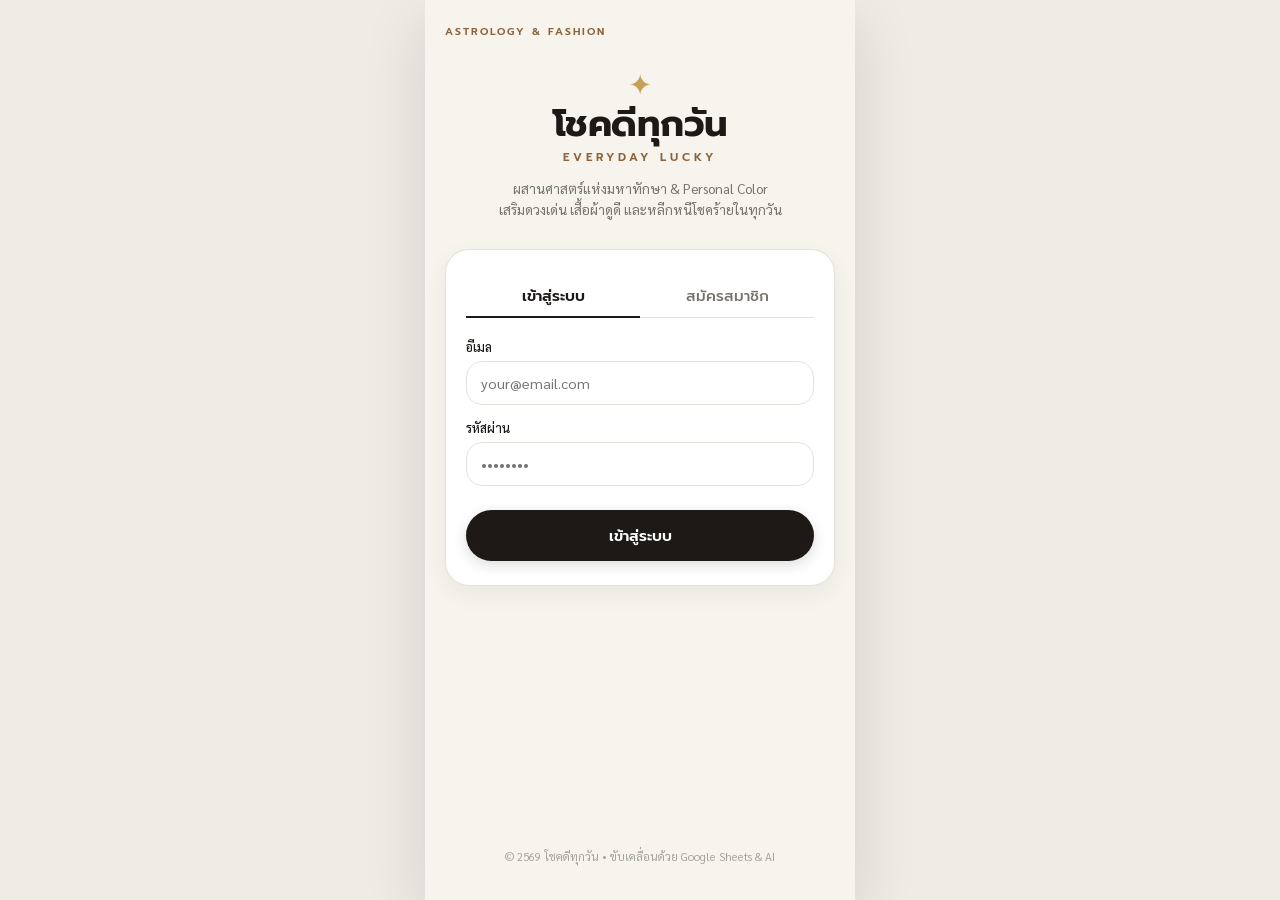
==== web/index.html @ e37ed647 "fix: add cache buster v2.0.1 and improve error diagnostics" ====
<!DOCTYPE html>
<html lang="th">
<head>
  <meta charset="UTF-8">
  <meta name="viewport" content="width=device-width, initial-scale=1.0, maximum-scale=1.0, user-scalable=no">
  <title>โชคดีทุกวัน | Everyday Lucky - AI & Fashion Astrology</title>
  
  <!-- Google Fonts: Sarabun & Cormorant Garamond / Prompt -->
  <link rel="preconnect" href="https://fonts.googleapis.com">
  <link rel="preconnect" href="https://fonts.gstatic.com" crossorigin>
  <link href="https://fonts.googleapis.com/css2?family=Cormorant+Garamond:wght@600;700&family=Prompt:wght@300;400;500;600;700&family=Sarabun:wght@300;400;500;600&display=swap" rel="stylesheet">
  
  <link rel="stylesheet" href="styles.css?v=2.0.1">
</head>
<body>
  <!-- Mobile Container Wrapper -->
  <div class="app-viewport">
    
    <!-- ============================================== -->
    <!-- VIEW 1: หน้าแรก สมัครสมาชิก / เข้าสู่ระบบ (Auth Screen) -->
    <!-- ============================================== -->
    <div class="view-auth" id="viewAuth">
      
      <!-- Top Bar in Auth -->
      <div class="auth-header">
        <span class="brand-tag">ASTROLOGY &amp; FASHION</span>
      </div>

      <!-- Hero Branding Cover -->
      <div class="auth-hero-banner">
        <div class="auth-logo-badge">✦</div>
        <h1 class="auth-brand-title">โชคดีทุกวัน</h1>
        <span class="auth-brand-en">EVERYDAY LUCKY</span>
        <p class="auth-hero-tagline">
          ผสานศาสตร์แห่งมหาทักษา &amp; Personal Color<br>
          เสริมดวงเด่น เสื้อผ้าดูดี และหลีกหนีโชคร้ายในทุกวัน
        </p>
      </div>

      <!-- Auth Form Card -->
      <div class="card auth-main-card">
        
        <!-- Toggle Tabs: เข้าสู่ระบบ / สมัครสมาชิก -->
        <div class="auth-switch-tabs">
          <button class="auth-tab-btn active" id="btnTabLogin">เข้าสู่ระบบ</button>
          <button class="auth-tab-btn" id="btnTabRegister">สมัครสมาชิก</button>
        </div>

        <!-- 1. Form เข้าสู่ระบบ -->
        <form class="auth-form-body active" id="formMainLogin">
          <div class="form-group">
            <label class="form-label">อีเมล</label>
            <input type="email" class="form-input" id="authLoginEmail" placeholder="your@email.com" required>
          </div>

          <div class="form-group">
            <label class="form-label">รหัสผ่าน</label>
            <input type="password" class="form-input" id="authLoginPassword" placeholder="••••••••" required>
          </div>

          <button type="submit" class="btn-primary auth-submit-btn" id="btnDoLogin">เข้าสู่ระบบ</button>
        </form>

        <!-- 2. Form สมัครสมาชิก -->
        <form class="auth-form-body" id="formMainRegister">
          <div class="form-group">
            <label class="form-label">ชื่อที่ต้องการให้เรียก</label>
            <input type="text" class="form-input" id="authRegName" placeholder="เช่น คุณมิ้นท์" required>
          </div>

          <div class="form-group">
            <label class="form-label">อีเมล</label>
            <input type="email" class="form-input" id="authRegEmail" placeholder="your@email.com" required>
          </div>

          <div class="form-group">
            <label class="form-label">รหัสผ่าน</label>
            <input type="password" class="form-input" id="authRegPassword" placeholder="อย่างน้อย 6 ตัวอักษร" required minlength="6">
          </div>

          <div class="form-group">
            <label class="form-label">วันเกิดประจำสัปดาห์</label>
            <select class="form-select" id="authRegBirthDay">
              <option value="อาทิตย์">วันอาทิตย์</option>
              <option value="จันทร์" selected>วันจันทร์</option>
              <option value="อังคาร">วันอังคาร</option>
              <option value="พุธ (กลางวัน)">วันพุธ (กลางวัน 06:00 - 17:59)</option>
              <option value="พุธ (กลางคืน)">วันพุธ (กลางคืน 18:00 - 05:59)</option>
              <option value="พฤหัสบดี">วันพฤหัสบดี</option>
              <option value="ศุกร์">วันศุกร์</option>
              <option value="เสาร์">วันเสาร์</option>
            </select>
          </div>

          <div class="form-group">
            <label class="form-label">Personal Color (โทนผิวของคุณ)</label>
            <select class="form-select" id="authRegPersonalColor">
              <option value="Spring" selected>Spring (ผิวขาวเหลือง / โทนอุ่นสว่าง)</option>
              <option value="Autumn">Autumn (ผิวสองสี / โทนอุ่นเข้มเอิร์ธโทน)</option>
              <option value="Summer">Summer (ผิวขาวอมชมพู / โทนเย็นพาสเทล)</option>
              <option value="Winter">Winter (ผิวคมเข้มหรือขาวซีด / โทนเย็นคอนทราสต์)</option>
            </select>
          </div>

          <div class="form-group">
            <label class="form-label">เพศ (เพื่อแนะนำเสื้อผ้าตรงตามสรีระ)</label>
            <select class="form-select" id="authRegGender">
              <option value="female" selected>หญิง (แนะนำเสื้อ + กางเกง/กระโปรง)</option>
              <option value="male">ชาย (แนะนำเสื้อ + กางเกง)</option>
              <option value="unisex">ไม่ระบุ / ยูนิเซ็กส์</option>
            </select>
          </div>


          <!-- PDPA Consent Checkbox -->
          <div class="pdpa-consent-group">
            <label class="checkbox-container">
              <input type="checkbox" id="authRegPdpaConsent" required>
              <span class="checkmark"></span>
              <span class="pdpa-label-text">
                ข้าพเจ้ายินยอมให้ประมวลผลข้อมูลวันเกิดและสีมงคลตามพระราชบัญญัติคุ้มครองข้อมูลส่วนบุคคล (PDPA)
              </span>
            </label>
          </div>

          <button type="submit" class="btn-primary auth-submit-btn" id="btnDoRegister">สมัครสมาชิกฟรี (Free Plan) &amp; เริ่มต้นใช้งาน</button>
          <p style="text-align: center; font-size: 0.76rem; color: #8C6239; margin-top: 10px; font-weight: 500;">
            ✨ สมัครสมาชิกทุกคนได้รับแผนฟรี (Free Plan) ทันที ไม่มีค่าใช้จ่าย
          </p>
        </form>

      </div>

      <!-- Minimal Footer in Auth -->
      <footer class="auth-footer">
        <p>© 2569 โชคดีทุกวัน • ขับเคลื่อนด้วย Google Sheets &amp; AI</p>
      </footer>
    </div>


    <!-- ============================================== -->
    <!-- VIEW 2: หน้าแอปพลิเคชันหลัก (Main Application View) -->
    <!-- ============================================== -->
    <div class="view-main" id="viewMain" style="display: none;">
      
      <!-- Top Bar -->
      <header class="app-header">
        <div class="header-top">
          <span class="brand-tag">ASTROLOGY &amp; FASHION</span>
        </div>
        <h1 class="app-title">โชคดีทุกวัน</h1>
        <p class="app-subtitle" id="currentDateDisplay">วันจันทร์ที่ 3 ตุลาคม 2569</p>
        
        <!-- User Greeting Bar -->
        <div class="user-greeting-card" id="userGreetingCard">
          <div class="user-info-text">
            <span class="greeting-prefix">ยินดีต้อนรับ</span>
            <strong class="user-name" id="displayUserName">คุณมิ้นท์</strong>
            <div class="user-badges">
              <span class="badge badge-gender" id="badgeGender">เพศ: หญิง</span>
              <span class="badge badge-day" id="badgeBirthDay">เกิดวันจันทร์</span>
              <span class="badge badge-season" id="badgeSeason">Personal Color: Spring</span>
              <span class="badge badge-plan" id="badgePlan">Free Member</span>
            </div>

          </div>
          <button class="btn-auth-switch" id="btnSwitchToProfile">โปรไฟล์</button>
        </div>
      </header>

      <!-- Main Content Area (Dynamic Tabs) -->
      <main class="app-body">
        
        <!-- TAB 1: หน้าแรก (โชคดีวันนี้) -->
        <section class="tab-page active" id="tabHome">
          
          <!-- แถบเลือกวันในสัปดาห์ (Weekly Day Selector Pills) -->
          <div class="week-selector-card">
            <div class="week-selector-header">
              <div class="week-selector-title-group">
                <span class="week-sublabel">TRANSITING DAY SELECTION</span>
                <span class="week-selector-label">เลือกวันที่จะสวมใส่เสื้อผ้า:</span>
              </div>
              <div class="week-actions">
                <button type="button" class="btn-quick-today active" id="btnQuickToday" title="กลับไปดูสีวันนี้">วันนี้</button>
                <button type="button" class="btn-weekly-modal" id="btnOpenWeeklyModal" title="ดูสรุป 7 วัน">📅 ตาราง 7 วัน</button>
              </div>
            </div>
            
            <div class="day-pills-scroll" id="dayPillsRow">
              <button type="button" class="day-pill-btn" data-day="อาทิตย์">
                <span class="pill-day-name">อาทิตย์</span>
                <span class="pill-badge-today" id="badgeTodaySun" style="display:none;">วันนี้</span>
              </button>
              <button type="button" class="day-pill-btn" data-day="จันทร์">
                <span class="pill-day-name">จันทร์</span>
                <span class="pill-badge-today" id="badgeTodayMon" style="display:none;">วันนี้</span>
              </button>
              <button type="button" class="day-pill-btn" data-day="อังคาร">
                <span class="pill-day-name">อังคาร</span>
                <span class="pill-badge-today" id="badgeTodayTue" style="display:none;">วันนี้</span>
              </button>
              <button type="button" class="day-pill-btn" data-day="พุธ">
                <span class="pill-day-name">พุธ</span>
                <span class="pill-badge-today" id="badgeTodayWed" style="display:none;">วันนี้</span>
              </button>
              <button type="button" class="day-pill-btn" data-day="พฤหัสบดี">
                <span class="pill-day-name">พฤหัสบดี</span>
                <span class="pill-badge-today" id="badgeTodayThu" style="display:none;">วันนี้</span>
              </button>
              <button type="button" class="day-pill-btn" data-day="ศุกร์">
                <span class="pill-day-name">ศุกร์</span>
                <span class="pill-badge-today" id="badgeTodayFri" style="display:none;">วันนี้</span>
              </button>
              <button type="button" class="day-pill-btn" data-day="เสาร์">
                <span class="pill-day-name">เสาร์</span>
                <span class="pill-badge-today" id="badgeTodaySat" style="display:none;">วันนี้</span>
              </button>
            </div>
          </div>

          <!-- Hero Section: สีมงคลวันนี้ & Visual Outfit -->
          <div class="card fashion-hero-card">
            <div class="card-header-fashion">
              <div class="header-tag-row">
                <span class="section-label">DAILY PALETTE 2569</span>
                <span class="badge-target-day" id="badgeTargetDay">สำหรับ: วันจันทร์</span>
              </div>
              <h2 class="section-title" id="txtHeroDayTitle">สีมงคลประจำวันจันทร์</h2>
              <p class="section-desc" id="txtHeroDayDesc">คำนวณตามพลังงานดาวประจำวัน ผสานความปลอดภัยตามวันเกิดของคุณ</p>
            </div>

            <!-- กล่องแจ้งเตือนการกรองความปลอดภัยตามวันเกิด (Personalized Natal Protection Alert) -->
            <div class="natal-protection-banner" id="boxPersonalizedNotice">
              <div class="protection-icon" id="iconProtectionNotice">🛡️</div>
              <div class="protection-text">
                <div class="protection-title-row">
                  <strong id="titleProtectionNotice">ระบบกรองดวงเฉพาะตัว (เกิดวันจันทร์):</strong>
                  <span class="protection-status-tag safe" id="tagProtectionStatus">ปลอดภัย 100%</span>
                </div>
                <p id="txtPersonalizedDetail">สีมงคลของวันนี้ไม่ขัดแย้งกับสีกาลกิณีประจำวันเกิดของคุณ สวมใส่ได้อย่างมั่นใจเต็มเปี่ยม</p>
              </div>
            </div>

            <!-- Color Swatches & Outfit Graphic -->
            <div class="hero-palette-showcase">
              <div class="swatches-column">
                <!-- งาน -->
                <div class="swatch-item">
                  <div class="swatch-pill-group">
                    <div class="color-pill" id="swatchWork" style="background: linear-gradient(135deg, #FF9800, #F57C00);"></div>
                  </div>
                  <div class="swatch-meta">
                    <span class="swatch-category">งาน / เดช</span>
                    <strong class="swatch-names" id="txtWorkColors">ส้ม, น้ำตาล, ฟ้า</strong>
                  </div>
                </div>

                <!-- เงิน -->
                <div class="swatch-item">
                  <div class="swatch-pill-group">
                    <div class="color-pill" id="swatchMoney" style="background: linear-gradient(135deg, #9C27B0, #7B1FA2);"></div>
                  </div>
                  <div class="swatch-meta">
                    <span class="swatch-category">เงิน / ศรี</span>
                    <strong class="swatch-names" id="txtMoneyColors">ดำ, ม่วง, เหลืองทอง</strong>
                  </div>
                </div>

                <!-- ความรัก -->
                <div class="swatch-item">
                  <div class="swatch-pill-group">
                    <div class="color-pill" id="swatchLove" style="background: linear-gradient(135deg, #4CAF50, #2E7D32);"></div>
                  </div>
                  <div class="swatch-meta">
                    <span class="swatch-category">ความรัก / เมตตา</span>
                    <strong class="swatch-names" id="txtLoveColors">เขียว, ขาว, ครีม</strong>
                  </div>
                </div>
              </div>

              <!-- Suggested Outfit Flat-Lay Illustration / Card -->
              <div class="outfit-flatlay-box">
                <!-- Style Selector: กางเกง vs กระโปรง -->
                <div class="bottom-style-toggle" id="bottomStyleToggle">
                  <button type="button" class="btn-toggle-style active" data-style="pants" id="btnStylePants" title="กางเกง">👖 กางเกง</button>
                  <button type="button" class="btn-toggle-style" data-style="skirt" id="btnStyleSkirt" title="กระโปรง">👗 กระโปรง</button>
                </div>

                <div class="flatlay-art">
                  <div class="flatlay-hanger">
                    <svg viewBox="0 0 40 14" width="34" height="12">
                      <path d="M20 2 C23 2 24 6 20 7 L4 12 L36 12 Z" fill="none" stroke="#78716C" stroke-width="1.8" stroke-linecap="round"/>
                    </svg>
                  </div>

                  <!-- เสื้อ (Shirt / Blouse SVG) -->
                  <div class="flatlay-clothing-item top-item">
                    <svg id="svgShirt" viewBox="0 0 100 85" width="76" height="65">
                      <!-- Shirt shape with sleeves and collar -->
                      <path id="pathShirt" d="M32 6 C38 15 62 15 68 6 L95 24 L82 40 L70 32 L70 82 C70 84 30 84 30 82 L30 32 L18 40 L5 24 Z" fill="#9C27B0" stroke="#3E1A47" stroke-width="1.2" stroke-linejoin="round"/>
                      <!-- Collar & Placket Lines -->
                      <path d="M42 8 L50 20 L58 8" fill="none" stroke="rgba(255,255,255,0.7)" stroke-width="1.5" stroke-linecap="round"/>
                      <line x1="50" y1="20" x2="50" y2="78" stroke="rgba(255,255,255,0.45)" stroke-width="1.2" stroke-dasharray="2 3"/>
                    </svg>
                  </div>

                  <!-- ท่อนล่าง: กางเกง (Trousers/Pants SVG) -->
                  <div class="flatlay-clothing-item bottom-item" id="itemPants">
                    <svg id="svgPants" viewBox="0 0 80 100" width="60" height="75">
                      <!-- Pants shape -->
                      <path id="pathPants" d="M12 4 L68 4 L65 96 L45 96 L40 38 L35 96 L15 96 Z" fill="#E8DFD8" stroke="#78716C" stroke-width="1.2" stroke-linejoin="round"/>
                      <line x1="12" y1="12" x2="68" y2="12" stroke="rgba(0,0,0,0.15)" stroke-width="1.2"/>
                      <line x1="40" y1="12" x2="40" y2="38" stroke="rgba(0,0,0,0.15)" stroke-width="1"/>
                    </svg>
                  </div>

                  <!-- ท่อนล่าง: กระโปรง (A-Line Skirt SVG) -->
                  <div class="flatlay-clothing-item bottom-item" id="itemSkirt" style="display: none;">
                    <svg id="svgSkirt" viewBox="0 0 80 90" width="66" height="72">
                      <!-- Flared A-Line Skirt shape -->
                      <path id="pathSkirt" d="M22 6 L58 6 L76 86 C60 90 20 90 4 86 Z" fill="#E8DFD8" stroke="#78716C" stroke-width="1.2" stroke-linejoin="round"/>
                      <line x1="22" y1="14" x2="58" y2="14" stroke="rgba(0,0,0,0.15)" stroke-width="1.2"/>
                      <path d="M40 14 Q40 50 40 88" fill="none" stroke="rgba(0,0,0,0.08)" stroke-width="1"/>
                      <path d="M28 14 Q26 50 22 86" fill="none" stroke="rgba(0,0,0,0.08)" stroke-width="1"/>
                      <path d="M52 14 Q54 50 58 86" fill="none" stroke="rgba(0,0,0,0.08)" stroke-width="1"/>
                    </svg>
                  </div>

                  <div class="flatlay-acc" id="flatlayAcc" title="เครื่องประดับเสริมมงคล"></div>
                </div>

                <div class="flatlay-caption">
                  <span class="tag-style">AI STYLED</span>
                  <p id="flatlayCaptionText">เสื้อสีมงคล + กางเกงสีเบจ</p>
                </div>
              </div>

            </div>

            <!-- สีกาลกิณี (แจ้งเตือนเพื่อหลีกเลี่ยง) -->
            <div class="kalakini-warning-pill">
              <div class="warning-icon">
                <svg width="18" height="18" viewBox="0 0 24 24" fill="currentColor"><path d="M12 2L1 21h22L12 2zm0 3.99L19.53 19H4.47L12 5.99zM11 10v4h2v-4h-2zm0 6v2h2v-2h-2z"/></svg>
              </div>
              <div class="warning-content">
                <span class="warning-title">สีกาลกิณี (ควรหลีกเลี่ยง):</span>
                <strong class="warning-colors" id="txtKalakiniColors">แดงสด, แดงเพลิง</strong>
              </div>
              <button class="btn-text-link" id="btnGoToRemedy">วิธีแก้เคล็ด &rsaquo;</button>
            </div>
          </div>

          <!-- Radar Chart Section: ดัชนีคะแนนพลังดวง 5 มิติ -->
          <div class="card radar-card">
            <div class="radar-card-header">
              <div>
                <span class="section-label">ENERGY SPECTRUM</span>
                <h3 class="section-title">ดัชนีพลังดวงวันนี้</h3>
                <p class="section-desc">วิเคราะห์คลื่นพลังงาน 5 มิติตามดาวเสวยอายุ</p>
              </div>
              <div class="total-score-badge">
                <span class="score-num" id="radarTotalScore">88%</span>
                <small id="radarScoreLevel">เกณฑ์ดีเยี่ยม</small>
              </div>
            </div>

            <!-- Canvas Container -->
            <div class="radar-canvas-container">
              <canvas id="radarChartCanvas" width="340" height="280"></canvas>
            </div>

            <!-- Radar Score Badges Grid -->
            <div class="radar-scores-grid" id="radarScoresGrid">
              <div class="radar-score-item" id="itemScoreWork">
                <span class="score-tag">การงาน</span>
                <strong class="score-val" id="valScoreWork">85%</strong>
              </div>
              <div class="radar-score-item" id="itemScoreMoney">
                <span class="score-tag">การเงิน</span>
                <strong class="score-val" id="valScoreMoney">92%</strong>
              </div>
              <div class="radar-score-item" id="itemScoreLove">
                <span class="score-tag">ความรัก</span>
                <strong class="score-val" id="valScoreLove">88%</strong>
              </div>
              <div class="radar-score-item" id="itemScoreHealth">
                <span class="score-tag">สุขภาพ</span>
                <strong class="score-val" id="valScoreHealth">78%</strong>
              </div>
              <div class="radar-score-item" id="itemScoreWisdom">
                <span class="score-tag">สติปัญญา</span>
                <strong class="score-val" id="valScoreWisdom">90%</strong>
              </div>
            </div>

            <div class="radar-insight-box">
              <span class="insight-icon">✨</span>
              <p id="radarInsightText">วันนี้พลังงานด้านการเงินและสติปัญญาสูงเด่น เหมาะแก่การเจรจาธุรกิจและคว้าโอกาสใหม่</p>
            </div>
          </div>

          <!-- Goal Selection Chips (สิ่งที่อยากเสริมวันนี้) -->
          <div class="section-container">
            <div class="section-title-wrap">
              <h3 class="subsection-title">เลือกสิ่งที่อยากเสริมวันนี้</h3>
              <span class="subsection-sub">ระบบจะปรับสูตรสีและชุดให้ตรงเป้าหมาย</span>
            </div>

            <div class="chips-scroll">
              <button class="chip-btn active" data-goal="work">
                <span class="chip-icon">💼</span>
                <span class="chip-label">เจรจางาน</span>
              </button>
              <button class="chip-btn" data-goal="money">
                <span class="chip-icon">💰</span>
                <span class="chip-label">โชคลาภเงิน</span>
              </button>
              <button class="chip-btn" data-goal="love">
                <span class="chip-icon">💖</span>
                <span class="chip-label">ออกเดต / เมตตา</span>
              </button>
              <button class="chip-btn" data-goal="casual">
                <span class="chip-icon">🌿</span>
                <span class="chip-label">พักผ่อนสบาย</span>
              </button>
            </div>
          </div>

          <!-- Dynamic Recommendation Card for Today -->
          <div class="card outfit-advice-card">
            <div class="card-tag" id="tagPersonalColorMatch">PERSONAL COLOR COMPATIBLE</div>
            <h4 class="advice-headline" id="txtAdviceTitle">แนะนำการแต่งกายเจรจางาน</h4>
            <p class="advice-desc" id="txtAdviceDescription">แมตช์เสื้อเชิ้ตหรือเบลเซอร์สีส้มพีชกับกางเกงสแล็คสีครีม เสริมสร้อยหรือนาฬิกาสีทองนวล ช่วยเสริมความมั่นใจและการเจรจาต่อรองให้ราบรื่น</p>
            
            <div class="advice-color-bar" id="adviceColorBar">
              <!-- Dynamic color chips -->
            </div>
          </div>

          <!-- Deity of the Day Card (เกร็ดความรู้เทวดานพเคราะห์) -->
          <div class="card deity-card">
            <div class="deity-badge">เทวดานพเคราะห์ประจำวัน</div>
            <div class="deity-header">
              <h4 class="deity-name" id="txtDeityName">พระจันทร์</h4>
              <span class="deity-trait" id="txtDeityTrait">พลังแห่งเสน่ห์ ความรักใคร่ และการปรับตัว</span>
            </div>
            <p class="deity-story" id="txtDeityStory">สร้างจากเทพธิดา 15 นาง ห่อด้วยผ้าสีขาวนวล จึงมีสีกายขาวนวล อ่อนโยน มีเสน่ห์ เมตตามหานิยม</p>
          </div>

        </section>

        <!-- TAB 2: ตู้เสื้อผ้า & Personal Color -->
        <section class="tab-page" id="tabWardrobe">
          <div class="card-header-fashion">
            <span class="section-label">SMART WARDROBE</span>
            <h2 class="section-title">ตู้เสื้อผ้า &amp; Personal Color</h2>
            <p class="section-desc">จับคู่สีมงคลเข้ากับอันเดอร์โทนผิวของคุณอย่างลงตัว</p>
          </div>

          <!-- Personal Color Season Selector -->
          <div class="card">
            <h3 class="card-heading">ฤดูกาลความงามของคุณ</h3>
            <p class="card-subtext">ช่วยให้คุณเลือกสีมงคลที่ไม่ทำให้หน้าหมองคล้ำ</p>
            
            <div class="season-grid">
              <div class="season-card active" data-season="Spring">
                <div class="season-swatches">
                  <span style="background: #FFA07A"></span>
                  <span style="background: #FFD700"></span>
                  <span style="background: #98FB98"></span>
                </div>
                <strong class="season-title">Spring (ใบไม้ผลิ)</strong>
                <small>Warm Tone สว่าง สดใส</small>
              </div>
              
              <div class="season-card" data-season="Autumn">
                <div class="season-swatches">
                  <span style="background: #CD5C5C"></span>
                  <span style="background: #8B4513"></span>
                  <span style="background: #556B2F"></span>
                </div>
                <strong class="season-title">Autumn (ใบไม้ร่วง)</strong>
                <small>Warm Tone เข้ม เอิร์ธโทน</small>
              </div>

              <div class="season-card" data-season="Summer">
                <div class="season-swatches">
                  <span style="background: #B0E0E6"></span>
                  <span style="background: #E6E6FA"></span>
                  <span style="background: #FFB6C1"></span>
                </div>
                <strong class="season-title">Summer (ฤดูร้อน)</strong>
                <small>Cool Tone สว่าง พาสเทล</small>
              </div>

              <div class="season-card" data-season="Winter">
                <div class="season-swatches">
                  <span style="background: #000080"></span>
                  <span style="background: #800020"></span>
                  <span style="background: #111111"></span>
                </div>
                <strong class="season-title">Winter (ฤดูหนาว)</strong>
                <small>Cool Tone เข้ม คมชัด</small>
              </div>
            </div>
          </div>

          <!-- Items In Wardrobe (MVP Demo) -->
          <div class="card">
            <div class="wardrobe-header">
              <h3 class="card-heading">เสื้อผ้าในตู้ของคุณ (ตัวอย่าง)</h3>
              <span class="wardrobe-count">4 ไอเทม</span>
            </div>
            
            <div class="wardrobe-list" id="wardrobeList">
              <div class="wardrobe-item">
                <div class="item-color-box" style="background:#FF9800;"></div>
                <div class="item-info">
                  <strong>เสื้อเบลเซอร์ผ้าลินินสีส้มคอรัล</strong>
                  <span>ตรงกับสีเสริม: การงาน (เดช)</span>
                </div>
                <span class="item-status lucky">สีมงคล</span>
              </div>
              <div class="wardrobe-item">
                <div class="item-color-box" style="background:#9C27B0;"></div>
                <div class="item-info">
                  <strong>เสื้อเชิ้ตซาตินสีม่วงพาสเทล</strong>
                  <span>ตรงกับสีเสริม: การเงิน (ศรี)</span>
                </div>
                <span class="item-status lucky">สีมงคล</span>
              </div>
              <div class="wardrobe-item">
                <div class="item-color-box" style="background:#D50000;"></div>
                <div class="item-info">
                  <strong>เดรสคอวีสีแดงสด</strong>
                  <span>ตรวจพบ: สีกาลกิณีประจำวันจันทร์</span>
                </div>
                <span class="item-status bad">เลี่ยงวันนี้</span>
              </div>
              <div class="wardrobe-item">
                <div class="item-color-box" style="background:#E0D8CC;"></div>
                <div class="item-info">
                  <strong>กางเกงสแล็คทรงกระบอกสีเบจ</strong>
                  <span>ไอเทมเบสิกกลาง (Neutral) แมตช์ง่าย</span>
                </div>
                <span class="item-status neutral">กลาง</span>
              </div>
            </div>
          </div>
        </section>

        <!-- TAB 3: กลยุทธ์แก้เคล็ด (Remedies) -->
        <section class="tab-page" id="tabRemedies">
          <div class="card-header-fashion">
            <span class="section-label">KALAKINI REMEDIATION</span>
            <h2 class="section-title">วิธีแก้เคล็ด หลีกหนีโชคร้าย</h2>
            <p class="section-desc">เมื่อจำเป็นต้องสวมใส่เสื้อผ้าสีกาลกิณี ใช้ 3 กลยุทธ์นี้เพื่อเสริมเกราะคุ้มกัน</p>
          </div>

          <!-- Strategy 1: Hidden Shield -->
          <div class="remedy-card">
            <div class="remedy-badge">กลยุทธ์ที่ 1</div>
            <h3 class="remedy-title">เกราะป้องกันพลังงานซ่อนเร้น (The Hidden Shield)</h3>
            <p class="remedy-desc">สวมใส่เสื้อซับใน ชุดชั้นใน ถุงเท้า หรือพกผ้าเช็ดหน้าในโทนสีมงคลสูงสุด (เช่น สีขาว ครีม หรือสีเสริมเดช) ซ่อนไว้ภายใต้เสื้อผ้าสีกาลกิณี เพื่อสร้างเกราะป้องกันพลังงานบวกแนบชิดร่างกาย</p>
          </div>

          <!-- Strategy 2: Accessory Diversion -->
          <div class="remedy-card">
            <div class="remedy-badge">กลยุทธ์ที่ 2</div>
            <h3 class="remedy-title">การเบี่ยงเบนสายตาด้วยเครื่องประดับ (Accessory Diversion)</h3>
            <p class="remedy-desc">ใช้นาฬิกาข้อมือ เนกไท เข็มขัด ผ้าพันคอ หรือเคสมือถือที่เป็นสีมงคลโดดเด่น เป็นจุดรวมสายตา (Focal Point) เพื่อกระจายพลังงานบวกและหักล้างอิทธิพลของสีเสื้อผ้าหลัก</p>
          </div>

          <!-- Strategy 3: Wu Xing Suppression -->
          <div class="remedy-card">
            <div class="remedy-badge">กลยุทธ์ที่ 3</div>
            <h3 class="remedy-title">ปัญจธาตุพิชิต (Wu Xing Elemental Suppression)</h3>
            <p class="remedy-desc">ใช้หลักการธาตุข่มตามศาสตร์ฮวงจุ้ยจีน:</p>
            <ul class="remedy-list">
              <li><strong>จำเป็นต้องใส่สีแดง (ไฟ):</strong> ให้สวมเครื่องประดับสีน้ำเงินหรือดำ (น้ำ) เพื่อ "น้ำดับไฟ"</li>
              <li><strong>จำเป็นต้องใส่สีเหลือง/น้ำตาล (ดิน):</strong> ให้สวมแจ็กเก็ตสีเขียว (ไม้) ทับด้านนอก "ไม้ข่มดิน"</li>
              <li><strong>จำเป็นต้องใส่สีขาว/ทอง (ทอง):</strong> ให้พกพาไอเทมสีแดงหรือชมพู (ไฟ) "ไฟหลอมทอง"</li>
            </ul>
          </div>

          <!-- Extra Ecosystem: กระเป๋าสตางค์ & อัญมณี -->
          <div class="card ecosystem-card">
            <h3 class="card-heading">✨ เสริมดวงรอบด้าน (กระเป๋าสตางค์ &amp; อัญมณี)</h3>
            <div class="eco-grid">
              <div class="eco-box">
                <span class="eco-title">กระเป๋าสตางค์เรียกทรัพย์</span>
                <p class="eco-text" id="txtWalletLucky">เหลืองเข้ม, ทอง</p>
                <small class="eco-avoid" id="txtWalletAvoid">เลี่ยง: สีส้ม, แดง</small>
              </div>
              <div class="eco-box">
                <span class="eco-title">อัญมณีและหินมงคล</span>
                <p class="eco-text" id="txtGemstone">ไข่มุก (Pearl), มุกดาหาร</p>
                <small class="eco-desc" id="txtGemstoneProp">เสริมเสน่ห์ ความรักใคร่เอ็นดู และโชคลาภ</small>
              </div>
            </div>
          </div>
        </section>

        <!-- TAB 4: ข้อมูลโปรไฟล์ & บัญชี -->
        <section class="tab-page" id="tabProfile">
          <div class="card-header-fashion">
            <span class="section-label">ACCOUNT &amp; SETTINGS</span>
            <h2 class="section-title">ข้อมูลส่วนตัว</h2>
          </div>

          <div class="card profile-info-card">
            <div class="profile-avatar-circle" id="profileAvatar">ม</div>
            <div class="profile-details">
              <h3 class="profile-name" id="profDisplayName">คุณมิ้นท์</h3>
              <span class="profile-email" id="profEmail">user@example.com</span>
              <div class="profile-tags">
                <span class="plan-tag" id="profPlanTag">สมาชิกฟรี (Free)</span>
              </div>
            </div>
          </div>

          <!-- Premium Upsell Teaser (พร้อมรองรับการชำระเงินในอนาคต) -->
          <div class="card premium-card">
            <div class="premium-header">
              <span class="crown-icon">👑</span>
              <div class="premium-text">
                <h4 class="premium-title">อัปเกรดเป็นสมาชิกพรีเมียม (เร็วๆ นี้)</h4>
                <p class="premium-desc">ปลดล็อก AI วิเคราะห์ลัคนาราศีผสม 2569, วอลเปเปอร์สายมู และการแจ้งเตือนเสื้อผ้าทาง LINE ทุกคืน 20:30 น.</p>
              </div>
            </div>
            <button class="btn-premium-coming" disabled>เตรียมเปิดรับสมาชิกชำระเงินเร็วๆ นี้</button>
          </div>

          <!-- Edit Profile Form -->
          <div class="card">
            <h3 class="card-heading">แก้ไขข้อมูลดวงชะตา</h3>
            
            <div class="form-group">
              <label class="form-label">วันเกิดประจำสัปดาห์</label>
              <select class="form-select" id="selectBirthDay">
                <option value="อาทิตย์">วันอาทิตย์</option>
                <option value="จันทร์" selected>วันจันทร์</option>
                <option value="อังคาร">วันอังคาร</option>
                <option value="พุธ (กลางวัน)">วันพุธ (กลางวัน 06:00 - 17:59)</option>
                <option value="พุธ (กลางคืน)">วันพุธ (กลางคืน 18:00 - 05:59)</option>
                <option value="พฤหัสบดี">วันพฤหัสบดี</option>
                <option value="ศุกร์">วันศุกร์</option>
                <option value="เสาร์">วันเสาร์</option>
              </select>
            </div>

            <div class="form-group">
              <label class="form-label">ลัคนาราศี (อิงปี 2569)</label>
              <select class="form-select" id="selectZodiac">
                <option value="ราศีเมษ">ราศีเมษ (ธาตุไฟ)</option>
                <option value="ราศีพฤษภ" selected>ราศีพฤษภ (ธาตุดิน)</option>
                <option value="ราศีเมถุน">ราศีเมถุน (ธาตุลม)</option>
                <option value="ราศีกรกฎ">ราศีกรกฎ (ธาตุน้ำ)</option>
                <option value="ราศีสิงห์">ราศีสิงห์ (ธาตุไฟ)</option>
                <option value="ราศีกันย์">ราศีกันย์ (ธาตุดิน)</option>
                <option value="ราศีตุลย์">ราศีตุลย์ (ธาตุลม)</option>
                <option value="ราศีพิจิก">ราศีพิจิก (ธาตุน้ำ)</option>
                <option value="ราศีธนู">ราศีธนู (ธาตุไฟ)</option>
                <option value="ราศีมังกร">ราศีมังกร (ธาตุดิน)</option>
                <option value="ราศีกุมภ์">ราศีกุมภ์ (ธาตุลม)</option>
                <option value="ราศีมีน">ราศีมีน (ธาตุน้ำ)</option>
              </select>
            </div>

            <div class="form-group">
              <label class="form-label">Personal Color Season</label>
              <select class="form-select" id="selectPersonalColor">
                <option value="Spring" selected>Spring (ผิวขาวเหลือง/โทนอุ่นสว่าง)</option>
                <option value="Autumn">Autumn (ผิวสองสี/โทนอุ่นเข้มเอิร์ธโทน)</option>
                <option value="Summer">Summer (ผิวขาวอมชมพู/โทนเย็นพาสเทล)</option>
                <option value="Winter">Winter (ผิวคมเข้มหรือขาวซีด/โทนเย็นคอนทราสต์)</option>
              </select>
            </div>

            <div class="form-group">
              <label class="form-label">เพศ (สำหรับการแนะนำชุด)</label>
              <select class="form-select" id="selectGender">
                <option value="female" selected>หญิง (แนะนำเสื้อ + กางเกง/กระโปรง)</option>
                <option value="male">ชาย (แนะนำเสื้อ + กางเกง)</option>
                <option value="unisex">ไม่ระบุ / ยูนิเซ็กส์</option>
              </select>
            </div>

            <button class="btn-primary" id="btnSaveProfile">บันทึกการเปลี่ยนแปลง</button>

          </div>

          <div class="action-buttons-wrap">
            <button class="btn-secondary" id="btnLogout">ออกจากระบบ (กลับหน้าแรก)</button>
          </div>
        </section>

      </main>

      <!-- Bottom Navigation Bar (4 Menus as Mockup B) -->
      <nav class="app-bottom-nav">
        <button class="nav-item active" data-tab="tabHome">
          <svg class="nav-icon" viewBox="0 0 24 24" fill="none" stroke="currentColor" stroke-width="2"><path d="M3 9l9-7 9 7v11a2 2 0 0 1-2 2H5a2 2 0 0 1-2-2z"></path><polyline points="9 22 9 12 15 12 15 22"></polyline></svg>
          <span class="nav-label">หน้าแรก</span>
        </button>

        <button class="nav-item" data-tab="tabWardrobe">
          <svg class="nav-icon" viewBox="0 0 24 24" fill="none" stroke="currentColor" stroke-width="2"><path d="M20.38 3.46L16 2a4 4 0 01-8 0L3.62 3.46a2 2 0 00-1.34 2.23l.58 3.47a1 1 0 00.99.84H6v10a2 2 0 002 2h8a2 2 0 002-2V10h2.15a1 1 0 00.99-.84l.58-3.47a2 2 0 00-1.34-2.23z"/></svg>
          <span class="nav-label">ตู้เสื้อผ้า</span>
        </button>

        <button class="nav-item" data-tab="tabRemedies">
          <svg class="nav-icon" viewBox="0 0 24 24" fill="none" stroke="currentColor" stroke-width="2"><path d="M12 2v4M12 18v4M4.93 4.93l2.83 2.83M16.24 16.24l2.83 2.83M2 12h4M18 12h4M4.93 19.07l2.83-2.83M16.24 7.76l2.83-2.83"/></svg>
          <span class="nav-label">แก้เคล็ด</span>
        </button>

        <button class="nav-item" data-tab="tabProfile">
          <svg class="nav-icon" viewBox="0 0 24 24" fill="none" stroke="currentColor" stroke-width="2"><path d="M20 21v-2a4 4 0 0 0-4-4H8a4 4 0 0 0-4 4v2"></path><circle cx="12" cy="7" r="4"></circle></svg>
          <span class="nav-label">โปรไฟล์</span>
        </button>
      </nav>

    </div>

    <!-- Modal: ตารางสรุปสีเสื้อมงคล 7 วัน (Weekly 7-Day Matrix) -->
    <div class="modal-overlay" id="modalWeeklyOverview">
      <div class="modal-sheet weekly-modal-sheet">
        <div class="modal-drag-bar"></div>
        <button class="modal-close-btn" id="btnCloseWeeklyModal">&times;</button>
        <div class="weekly-modal-header">
          <span class="section-label">WEEKLY MATRIX 2569</span>
          <h3 class="card-heading">ตารางสีเสื้อมงคล 7 วัน</h3>
          <p class="card-subtext" id="txtWeeklyModalSubtitle">ปรับสมดุลเฉพาะบุคคลตามวันเกิดของคุณ</p>
        </div>

        <div class="weekly-table-container" id="weeklyTableContainer">
          <!-- Dynamic 7 Days Rows will be rendered by JavaScript -->
        </div>

        <button class="btn-primary" id="btnDoneWeeklyModal" style="margin-top: 16px;">ปิดหน้าต่าง</button>
      </div>
    </div>

  </div>

  <script src="app.js?v=2.0.1"></script>
</body>
</html>
---- web/styles.css ----
/* 
 * โชคดีทุกวัน (Everyday Lucky) - Minimal Modern Fashion Magazine Style
 * Theme: Cream / Off-white / High Fashion Aesthetics
 */

:root {
  --bg-app: #F7F4EE;
  --bg-card: #FFFFFF;
  --bg-card-subtle: #FDFBF7;
  --text-primary: #1C1917;
  --text-secondary: #78716C;
  --text-muted: #A8A29E;
  
  --brand-gold: #C5A059;
  --brand-gold-dark: #8C6239;
  
  --accent-work: #FF9800;
  --accent-money: #9C27B0;
  --accent-love: #4CAF50;
  --accent-bad: #D32F2F;
  --accent-bad-bg: #FEE2E2;
  
  --border-subtle: #E7E2D9;
  --border-focus: #C5A059;
  
  --shadow-sm: 0 2px 8px rgba(28, 25, 23, 0.04);
  --shadow-md: 0 8px 24px rgba(28, 25, 23, 0.06);
  --shadow-lg: 0 16px 40px rgba(28, 25, 23, 0.08);
  
  --font-serif: 'Cormorant Garamond', Georgia, serif;
  --font-display: 'Prompt', -apple-system, sans-serif;
  --font-body: 'Sarabun', -apple-system, sans-serif;
  
  --radius-sm: 8px;
  --radius-md: 16px;
  --radius-lg: 24px;
  --radius-full: 9999px;
}

* {
  margin: 0;
  padding: 0;
  box-sizing: border-box;
  -webkit-tap-highlight-color: transparent;
}

body {
  background-color: #EFECE6;
  font-family: var(--font-body);
  color: var(--text-primary);
  display: flex;
  justify-content: center;
  align-items: flex-start;
  min-height: 100vh;
  padding: 0;
}

/* App Viewport: Constrained to Mobile dimensions on Desktop */
.app-viewport {
  width: 100%;
  max-width: 430px;
  min-height: 100vh;
  background-color: var(--bg-app);
  display: flex;
  flex-direction: column;
  position: relative;
  box-shadow: 0 20px 60px rgba(0, 0, 0, 0.12);
  overflow-x: hidden;
}

/* Header */
.app-header {
  padding: 24px 20px 16px 20px;
  background-color: var(--bg-app);
}

.header-top {
  display: flex;
  justify-content: space-between;
  align-items: center;
  margin-bottom: 8px;
}

.brand-tag {
  font-family: var(--font-display);
  font-size: 0.65rem;
  font-weight: 600;
  letter-spacing: 2px;
  color: var(--brand-gold-dark);
  text-transform: uppercase;
}

.settings-btn {
  background: none;
  border: none;
  cursor: pointer;
  color: var(--text-secondary);
  padding: 4px;
  border-radius: var(--radius-full);
  display: flex;
  align-items: center;
  justify-content: center;
  transition: all 0.2s ease;
}

.settings-btn:hover {
  background-color: var(--border-subtle);
  color: var(--text-primary);
}

.app-title {
  font-family: var(--font-display);
  font-size: 2.1rem;
  font-weight: 700;
  color: var(--text-primary);
  line-height: 1.15;
  letter-spacing: -0.5px;
}

.app-subtitle {
  font-size: 0.85rem;
  color: var(--text-secondary);
  margin-top: 4px;
}

/* User Greeting Card */
.user-greeting-card {
  margin-top: 16px;
  background-color: var(--bg-card);
  border: 1px solid var(--border-subtle);
  border-radius: var(--radius-md);
  padding: 14px 16px;
  display: flex;
  justify-content: space-between;
  align-items: center;
  box-shadow: var(--shadow-sm);
}

.greeting-prefix {
  font-size: 0.75rem;
  color: var(--text-muted);
}

.user-name {
  display: block;
  font-size: 1rem;
  font-weight: 600;
  color: var(--text-primary);
}

.user-badges {
  display: flex;
  flex-wrap: wrap;
  gap: 6px;
  margin-top: 6px;
}

.badge {
  font-size: 0.65rem;
  padding: 2px 8px;
  border-radius: var(--radius-full);
  font-weight: 500;
}

.badge-gender {
  background-color: #FCE7F3;
  color: #9D174D;
}

.badge-day {
  background-color: #FEF3C7;
  color: #92400E;
}


.badge-season {
  background-color: #E0E7FF;
  color: #3730A3;
}

.badge-plan {
  background-color: #F3F4F6;
  color: #4B5563;
}

.btn-auth-switch {
  background: var(--bg-card);
  border: 1px solid var(--border-subtle);
  color: var(--text-primary);
  font-family: var(--font-display);
  font-size: 0.75rem;
  font-weight: 500;
  padding: 6px 14px;
  border-radius: var(--radius-full);
  cursor: pointer;
  transition: all 0.2s;
  white-space: nowrap;
}

.btn-auth-switch:hover {
  border-color: var(--brand-gold);
  color: var(--brand-gold-dark);
}

/* Main Body & Tabs */
.app-body {
  flex: 1;
  padding: 0 20px 100px 20px;
}

.tab-page {
  display: none;
  animation: fadeIn 0.3s ease;
}

.tab-page.active {
  display: block;
}

@keyframes fadeIn {
  from { opacity: 0; transform: translateY(6px); }
  to { opacity: 1; transform: translateY(0); }
}

/* Cards */
.card {
  background-color: var(--bg-card);
  border-radius: var(--radius-lg);
  border: 1px solid var(--border-subtle);
  padding: 20px;
  margin-bottom: 18px;
  box-shadow: var(--shadow-sm);
}

.card-header-fashion {
  margin-bottom: 14px;
}

.section-label {
  font-size: 0.65rem;
  font-weight: 700;
  letter-spacing: 1.5px;
  color: var(--brand-gold-dark);
}

.section-title {
  font-family: var(--font-display);
  font-size: 1.45rem;
  font-weight: 600;
  color: var(--text-primary);
  margin-top: 2px;
}

.section-desc {
  font-size: 0.8rem;
  color: var(--text-secondary);
  margin-top: 2px;
}

/* Fashion Hero Showcase */
.hero-palette-showcase {
  display: grid;
  grid-template-columns: 1fr 1.15fr;
  gap: 16px;
  background-color: var(--bg-card-subtle);
  border: 1px solid var(--border-subtle);
  border-radius: var(--radius-md);
  padding: 16px;
  margin-top: 10px;
}

.swatches-column {
  display: flex;
  flex-direction: column;
  justify-content: space-around;
  gap: 12px;
}

.swatch-item {
  display: flex;
  align-items: center;
  gap: 10px;
}

.color-pill {
  width: 26px;
  height: 52px;
  border-radius: var(--radius-full);
  box-shadow: 0 4px 10px rgba(0,0,0,0.12);
  flex-shrink: 0;
  transition: transform 0.2s;
}

.color-pill:hover {
  transform: scale(1.05);
}

.swatch-meta {
  display: flex;
  flex-direction: column;
}

.swatch-category {
  font-size: 0.7rem;
  font-weight: 600;
  color: var(--text-muted);
}

.swatch-names {
  font-size: 0.8rem;
  color: var(--text-primary);
  line-height: 1.25;
}

/* Flat-lay Artwork Box */
.outfit-flatlay-box {
  background: #FFF;
  border-radius: var(--radius-md);
  border: 1px solid var(--border-subtle);
  padding: 14px 10px;
  display: flex;
  flex-direction: column;
  align-items: center;
  justify-content: center;
  position: relative;
}

.flatlay-art {
  width: 90px;
  height: 120px;
  position: relative;
  display: flex;
  flex-direction: column;
  align-items: center;
}

.flatlay-hanger {
  display: flex;
  justify-content: center;
  margin-bottom: -6px;
  z-index: 2;
}

.bottom-style-toggle {
  display: flex;
  background: var(--bg-card-subtle);
  border: 1px solid var(--border-subtle);
  border-radius: var(--radius-full);
  padding: 2px;
  gap: 2px;
  margin-bottom: 6px;
}

.btn-toggle-style {
  background: transparent;
  border: none;
  border-radius: var(--radius-full);
  padding: 3px 8px;
  font-family: var(--font-body);
  font-size: 0.65rem;
  font-weight: 500;
  color: var(--text-secondary);
  cursor: pointer;
  transition: all 0.2s;
  white-space: nowrap;
}

.btn-toggle-style.active {
  background: #FFF;
  color: var(--text-primary);
  font-weight: 600;
  box-shadow: 0 1px 4px rgba(0, 0, 0, 0.12);
}

.flatlay-clothing-item {
  display: flex;
  justify-content: center;
  align-items: center;
  filter: drop-shadow(0 4px 10px rgba(0, 0, 0, 0.1));
  transition: transform 0.25s ease;
}

.flatlay-clothing-item:hover {
  transform: translateY(-2px);
}

.top-item {
  z-index: 3;
}

.bottom-item {
  margin-top: -8px;
  z-index: 1;
}

.flatlay-acc {
  width: 16px;
  height: 16px;
  border-radius: 50%;
  position: absolute;
  top: 8px;
  right: 6px;
  background: #C5A059;
  border: 1.5px solid #FFF;
  box-shadow: 0 2px 6px rgba(0,0,0,0.18);
  cursor: pointer;
}

.flatlay-caption {
  margin-top: 6px;
  text-align: center;
}

.tag-style {
  font-size: 0.6rem;
  font-weight: 700;
  letter-spacing: 1px;
  color: var(--brand-gold-dark);
}

.flatlay-caption p {
  font-size: 0.72rem;
  color: var(--text-secondary);
  margin-top: 2px;
}


/* Kalakini Warning Pill */
.kalakini-warning-pill {
  margin-top: 16px;
  background-color: var(--accent-bad-bg);
  border: 1px solid #FECACA;
  border-radius: var(--radius-md);
  padding: 10px 14px;
  display: flex;
  align-items: center;
  gap: 10px;
}

.warning-icon {
  color: var(--accent-bad);
  display: flex;
  align-items: center;
}

.warning-content {
  flex: 1;
  font-size: 0.78rem;
  line-height: 1.3;
}

.warning-title {
  color: #991B1B;
  display: block;
}

.warning-colors {
  color: var(--accent-bad);
  font-weight: 700;
}

.btn-text-link {
  background: none;
  border: none;
  color: #991B1B;
  font-size: 0.75rem;
  font-weight: 600;
  cursor: pointer;
  white-space: nowrap;
}

/* Goal Chips */
.section-container {
  margin-bottom: 20px;
}

.section-title-wrap {
  margin-bottom: 10px;
}

.subsection-title {
  font-size: 1rem;
  font-weight: 600;
}

.subsection-sub {
  font-size: 0.75rem;
  color: var(--text-secondary);
}

.chips-scroll {
  display: flex;
  gap: 8px;
  overflow-x: auto;
  padding-bottom: 6px;
  scrollbar-width: none;
}

.chips-scroll::-webkit-scrollbar {
  display: none;
}

.chip-btn {
  display: flex;
  align-items: center;
  gap: 6px;
  background: var(--bg-card);
  border: 1px solid var(--border-subtle);
  padding: 8px 14px;
  border-radius: var(--radius-full);
  font-family: var(--font-body);
  font-size: 0.8rem;
  color: var(--text-primary);
  cursor: pointer;
  white-space: nowrap;
  transition: all 0.2s;
  box-shadow: var(--shadow-sm);
}

.chip-btn:hover {
  border-color: var(--brand-gold);
}

.chip-btn.active {
  background-color: var(--text-primary);
  color: #FFF;
  border-color: var(--text-primary);
}

/* Outfit Advice Card */
.outfit-advice-card {
  position: relative;
  background: linear-gradient(180deg, #FFFFFF 0%, #FBF9F5 100%);
}

.card-tag {
  display: inline-block;
  font-size: 0.6rem;
  font-weight: 700;
  letter-spacing: 1px;
  padding: 3px 8px;
  border-radius: var(--radius-full);
  background-color: #F5EBE1;
  color: var(--brand-gold-dark);
  margin-bottom: 8px;
}

.advice-headline {
  font-family: var(--font-display);
  font-size: 1.15rem;
  font-weight: 600;
  margin-bottom: 6px;
}

.advice-desc {
  font-size: 0.85rem;
  color: var(--text-secondary);
  line-height: 1.5;
}

.advice-color-bar {
  display: flex;
  gap: 8px;
  margin-top: 14px;
}

.advice-color-dot {
  width: 22px;
  height: 22px;
  border-radius: 50%;
  border: 2px solid #FFF;
  box-shadow: 0 2px 6px rgba(0,0,0,0.15);
}

/* Deity Card */
.deity-card {
  background: #FFFDF9;
  border: 1px solid #F0E6D8;
}

.deity-badge {
  font-size: 0.65rem;
  font-weight: 600;
  color: var(--brand-gold-dark);
  text-transform: uppercase;
  margin-bottom: 4px;
}

.deity-name {
  font-family: var(--font-display);
  font-size: 1.1rem;
  font-weight: 600;
  color: var(--text-primary);
}

.deity-trait {
  font-size: 0.78rem;
  color: var(--brand-gold-dark);
  display: block;
  margin-bottom: 6px;
}

.deity-story {
  font-size: 0.82rem;
  color: var(--text-secondary);
  line-height: 1.45;
}

/* Wardrobe Seasons Grid */
.season-grid {
  display: grid;
  grid-template-columns: 1fr 1fr;
  gap: 10px;
  margin-top: 12px;
}

.season-card {
  background: var(--bg-card-subtle);
  border: 1.5px solid var(--border-subtle);
  border-radius: var(--radius-md);
  padding: 12px;
  cursor: pointer;
  transition: all 0.2s;
}

.season-card:hover {
  border-color: var(--brand-gold);
}

.season-card.active {
  border-color: var(--brand-gold-dark);
  background: #FFF;
  box-shadow: 0 4px 16px rgba(197, 160, 89, 0.18);
}

.season-swatches {
  display: flex;
  gap: 6px;
  margin-bottom: 8px;
}

.season-swatches span {
  width: 16px;
  height: 16px;
  border-radius: 50%;
  box-shadow: 0 1px 3px rgba(0,0,0,0.1);
}

.season-title {
  font-size: 0.85rem;
  display: block;
}

.season-card small {
  font-size: 0.7rem;
  color: var(--text-secondary);
}

/* Wardrobe Item List */
.wardrobe-header {
  display: flex;
  justify-content: space-between;
  align-items: center;
  margin-bottom: 12px;
}

.wardrobe-count {
  font-size: 0.75rem;
  color: var(--text-secondary);
}

.wardrobe-list {
  display: flex;
  flex-direction: column;
  gap: 10px;
}

.wardrobe-item {
  display: flex;
  align-items: center;
  gap: 12px;
  padding: 10px;
  background: var(--bg-card-subtle);
  border: 1px solid var(--border-subtle);
  border-radius: var(--radius-md);
}

.item-color-box {
  width: 36px;
  height: 36px;
  border-radius: 8px;
  box-shadow: 0 2px 6px rgba(0,0,0,0.1);
  flex-shrink: 0;
}

.item-info {
  flex: 1;
  display: flex;
  flex-direction: column;
}

.item-info strong {
  font-size: 0.82rem;
  color: var(--text-primary);
}

.item-info span {
  font-size: 0.72rem;
  color: var(--text-secondary);
}

.item-status {
  font-size: 0.65rem;
  padding: 3px 8px;
  border-radius: var(--radius-full);
  font-weight: 600;
}

.item-status.lucky {
  background: #DCFCE7;
  color: #166534;
}

.item-status.bad {
  background: #FEE2E2;
  color: #991B1B;
}

.item-status.neutral {
  background: #F3F4F6;
  color: #4B5563;
}

/* Remedy Cards */
.remedy-card {
  background: #FFF;
  border: 1px solid var(--border-subtle);
  border-radius: var(--radius-lg);
  padding: 18px;
  margin-bottom: 14px;
  box-shadow: var(--shadow-sm);
}

.remedy-badge {
  display: inline-block;
  font-size: 0.65rem;
  font-weight: 700;
  color: var(--brand-gold-dark);
  background: #F5EBE1;
  padding: 2px 8px;
  border-radius: var(--radius-full);
  margin-bottom: 6px;
}

.remedy-title {
  font-family: var(--font-display);
  font-size: 1.05rem;
  font-weight: 600;
  margin-bottom: 6px;
}

.remedy-desc {
  font-size: 0.82rem;
  color: var(--text-secondary);
  line-height: 1.5;
}

.remedy-list {
  margin-top: 8px;
  padding-left: 18px;
  font-size: 0.8rem;
  color: var(--text-secondary);
  line-height: 1.5;
}

.eco-grid {
  display: grid;
  grid-template-columns: 1fr 1fr;
  gap: 12px;
  margin-top: 10px;
}

.eco-box {
  background: var(--bg-card-subtle);
  border: 1px solid var(--border-subtle);
  border-radius: var(--radius-md);
  padding: 12px;
}

.eco-title {
  font-size: 0.72rem;
  font-weight: 600;
  color: var(--brand-gold-dark);
  display: block;
}

.eco-text {
  font-size: 0.85rem;
  font-weight: 600;
  margin-top: 4px;
}

.eco-avoid, .eco-desc {
  font-size: 0.7rem;
  color: var(--text-secondary);
  display: block;
  margin-top: 2px;
}

/* Profile Tab */
.profile-info-card {
  display: flex;
  align-items: center;
  gap: 16px;
}

.profile-avatar-circle {
  width: 56px;
  height: 56px;
  border-radius: 50%;
  background: linear-gradient(135deg, var(--brand-gold), var(--brand-gold-dark));
  color: #FFF;
  display: flex;
  align-items: center;
  justify-content: center;
  font-size: 1.4rem;
  font-weight: 600;
}

.profile-details {
  flex: 1;
}

.profile-name {
  font-size: 1.1rem;
  font-weight: 600;
}

.profile-email {
  font-size: 0.8rem;
  color: var(--text-secondary);
  display: block;
}

.profile-tags {
  margin-top: 6px;
}

.plan-tag {
  font-size: 0.65rem;
  padding: 2px 8px;
  border-radius: var(--radius-full);
  background: #FEF3C7;
  color: #92400E;
  font-weight: 600;
}

.premium-card {
  background: linear-gradient(135deg, #FFFDF8 0%, #FBF5E8 100%);
  border: 1px solid #EADBBA;
}

.premium-header {
  display: flex;
  gap: 12px;
  align-items: flex-start;
}

.crown-icon {
  font-size: 1.4rem;
}

.premium-title {
  font-size: 0.95rem;
  font-weight: 600;
  color: #78350F;
}

.premium-desc {
  font-size: 0.78rem;
  color: #92400E;
  margin-top: 4px;
  line-height: 1.4;
}

.btn-premium-coming {
  width: 100%;
  margin-top: 14px;
  padding: 10px;
  border-radius: var(--radius-full);
  background: #E5E7EB;
  color: #6B7280;
  border: none;
  font-size: 0.8rem;
  font-weight: 600;
  cursor: not-allowed;
}

/* Forms & Inputs */
.form-group {
  margin-bottom: 14px;
}

.form-label {
  display: block;
  font-size: 0.8rem;
  font-weight: 500;
  color: var(--text-primary);
  margin-bottom: 6px;
}

.form-input, .form-select {
  width: 100%;
  padding: 12px 14px;
  border: 1px solid var(--border-subtle);
  border-radius: var(--radius-md);
  font-family: var(--font-body);
  font-size: 0.9rem;
  background-color: var(--bg-card);
  color: var(--text-primary);
  transition: border-color 0.2s;
}

.form-input:focus, .form-select:focus {
  outline: none;
  border-color: var(--brand-gold);
}

.btn-primary {
  width: 100%;
  padding: 12px;
  background: var(--text-primary);
  color: #FFF;
  border: none;
  border-radius: var(--radius-full);
  font-family: var(--font-display);
  font-size: 0.9rem;
  font-weight: 600;
  cursor: pointer;
  transition: all 0.2s;
  box-shadow: var(--shadow-sm);
}

.btn-primary:hover {
  background: #000;
}

.btn-secondary {
  width: 100%;
  padding: 12px;
  background: transparent;
  color: var(--text-secondary);
  border: 1px solid var(--border-subtle);
  border-radius: var(--radius-full);
  font-family: var(--font-body);
  font-size: 0.85rem;
  cursor: pointer;
  transition: all 0.2s;
}

.btn-secondary:hover {
  color: #DC2626;
  border-color: #DC2626;
}

.action-buttons-wrap {
  margin-top: 10px;
}

/* Bottom Navigation */
.app-bottom-nav {
  position: fixed;
  bottom: 0;
  width: 100%;
  max-width: 430px;
  background: rgba(255, 255, 255, 0.94);
  backdrop-filter: blur(12px);
  border-top: 1px solid var(--border-subtle);
  display: flex;
  justify-content: space-around;
  padding: 10px 0 16px 0;
  z-index: 50;
}

.nav-item {
  background: none;
  border: none;
  display: flex;
  flex-direction: column;
  align-items: center;
  cursor: pointer;
  color: var(--text-muted);
  transition: color 0.2s;
  padding: 4px 12px;
}

.nav-icon {
  width: 22px;
  height: 22px;
  margin-bottom: 3px;
}

.nav-label {
  font-size: 0.68rem;
  font-family: var(--font-body);
  font-weight: 500;
}

.nav-item.active {
  color: var(--text-primary);
}

.nav-item.active .nav-icon {
  stroke-width: 2.3px;
}

/* Modals */
.modal-overlay {
  position: fixed;
  top: 0;
  left: 0;
  right: 0;
  bottom: 0;
  background: rgba(0, 0, 0, 0.4);
  backdrop-filter: blur(4px);
  z-index: 100;
  display: none;
  align-items: flex-end;
  justify-content: center;
}

.modal-overlay.active {
  display: flex;
}

.modal-sheet {
  background: #FFF;
  width: 100%;
  max-width: 430px;
  max-height: 85vh;
  overflow-y: auto;
  border-radius: var(--radius-lg) var(--radius-lg) 0 0;
  padding: 20px 24px 36px 24px;
  position: relative;
  animation: slideUp 0.3s ease;
}

@keyframes slideUp {
  from { transform: translateY(100%); }
  to { transform: translateY(0); }
}

.modal-drag-bar {
  width: 40px;
  height: 4px;
  background: #E5E7EB;
  border-radius: 2px;
  margin: 0 auto 16px auto;
}

.modal-close-btn {
  position: absolute;
  top: 16px;
  right: 20px;
  background: none;
  border: none;
  font-size: 1.6rem;
  color: var(--text-muted);
  cursor: pointer;
}

.auth-tabs {
  display: flex;
  border-bottom: 1px solid var(--border-subtle);
  margin-bottom: 20px;
}

.auth-tab-btn {
  flex: 1;
  background: none;
  border: none;
  padding: 10px;
  font-family: var(--font-display);
  font-size: 0.95rem;
  font-weight: 500;
  color: var(--text-secondary);
  cursor: pointer;
  position: relative;
}

.auth-tab-btn.active {
  color: var(--text-primary);
  font-weight: 600;
}

.auth-tab-btn.active::after {
  content: '';
  position: absolute;
  bottom: -1px;
  left: 0;
  right: 0;
  height: 2px;
  background: var(--text-primary);
}

.auth-form {
  display: none;
}

.auth-form.active {
  display: block;
}

/* PDPA Checkbox */
.pdpa-consent-group {
  margin: 14px 0 18px 0;
}

.checkbox-container {
  display: flex;
  align-items: flex-start;
  gap: 10px;
  font-size: 0.74rem;
  color: var(--text-secondary);
  line-height: 1.4;
  cursor: pointer;
}

.helper-text {
  font-size: 0.72rem;
  color: var(--text-muted);
  display: block;
  margin-top: 4px;
}

.api-status-badge {
  background: #F0FDF4;
  border: 1px solid #BBF7D0;
  color: #166534;
  padding: 10px 14px;
  border-radius: var(--radius-md);
  font-size: 0.78rem;
  margin: 14px 0 12px 0;
  line-height: 1.4;
  transition: all 0.2s ease;
}

.config-actions-row {
  display: flex;
  gap: 10px;
  margin-bottom: 18px;
}

.config-actions-row button {
  flex: 1;
  padding: 12px;
  font-size: 0.85rem;
}

.config-guide-box {
  background: #F8FAFC;
  border: 1px solid #E2E8F0;
  border-radius: var(--radius-md);
  padding: 14px 16px;
  font-size: 0.78rem;
  color: #334155;
  text-align: left;
}

.guide-title {
  font-size: 0.82rem;
  font-weight: 700;
  color: var(--text-primary);
  margin-bottom: 8px;
}

.guide-steps {
  margin: 0;
  padding-left: 20px;
  line-height: 1.6;
}

.guide-steps li {
  margin-bottom: 6px;
}

.guide-subnote {
  background: #FEF3C7;
  color: #92400E;
  padding: 4px 8px;
  border-radius: 4px;
  margin-top: 4px;
  font-size: 0.73rem;
}

.guide-sublist {
  margin: 4px 0;
  padding-left: 18px;
  list-style-type: circle;
}

.badge-alert-mini {
  background: #EF4444;
  color: white;
  padding: 1px 6px;
  border-radius: 4px;
  font-size: 0.68rem;
  font-weight: 600;
  margin-left: 4px;
}

/* แถบแสดงสถานะ Google Sheets บนการ์ด Auth */
.auth-api-status-bar {
  display: flex;
  align-items: center;
  gap: 8px;
  padding: 8px 12px;
  border-radius: var(--radius-md);
  margin-bottom: 16px;
  font-size: 0.76rem;
  transition: all 0.2s ease;
}

.auth-api-status-bar.connected {
  background: #ECFDF5;
  border: 1px solid #A7F3D0;
  color: #065F46;
}

.auth-api-status-bar.disconnected {
  background: #FFFBEB;
  border: 1px solid #FDE68A;
  color: #92400E;
}

.status-indicator-dot {
  width: 8px;
  height: 8px;
  border-radius: 50%;
  flex-shrink: 0;
}

.connected .status-indicator-dot {
  background: #10B981;
  box-shadow: 0 0 6px rgba(16, 185, 129, 0.6);
}

.disconnected .status-indicator-dot {
  background: #F59E0B;
}

.status-text {
  flex: 1;
  line-height: 1.3;
}

.btn-connect-api {
  background: white;
  border: 1px solid currentColor;
  color: inherit;
  font-size: 0.72rem;
  font-weight: 600;
  padding: 4px 8px;
  border-radius: 6px;
  cursor: pointer;
  white-space: nowrap;
  transition: all 0.15s ease;
}

.btn-connect-api:hover {
  background: rgba(0, 0, 0, 0.05);
}

/* =========================================
   View 1: Primary Auth Landing Screen Styles
   ========================================= */
.view-auth {
  padding: 24px 20px 36px 20px;
  min-height: 100vh;
  display: flex;
  flex-direction: column;
  background-color: var(--bg-app);
}

.auth-header {
  display: flex;
  justify-content: space-between;
  align-items: center;
  margin-bottom: 24px;
}

.auth-hero-banner {
  text-align: center;
  margin-bottom: 24px;
  padding: 6px 0;
}

.auth-logo-badge {
  font-size: 1.8rem;
  color: var(--brand-gold);
  line-height: 1;
  margin-bottom: 6px;
}

.auth-brand-title {
  font-family: var(--font-display);
  font-size: 2.3rem;
  font-weight: 700;
  color: var(--text-primary);
  line-height: 1.1;
  letter-spacing: -0.5px;
}

.auth-brand-en {
  font-family: var(--font-display);
  font-size: 0.72rem;
  font-weight: 600;
  letter-spacing: 4px;
  color: var(--brand-gold-dark);
  text-transform: uppercase;
  display: block;
  margin-top: 4px;
}

.auth-hero-tagline {
  font-size: 0.85rem;
  color: var(--text-secondary);
  margin-top: 12px;
  line-height: 1.5;
}

.auth-main-card {
  padding: 24px 20px;
  margin-bottom: 20px;
  box-shadow: var(--shadow-md);
}

.auth-switch-tabs {
  display: flex;
  border-bottom: 1.5px solid var(--border-subtle);
  margin-bottom: 20px;
}

.auth-form-body {
  display: none;
  animation: fadeIn 0.25s ease;
}

.auth-form-body.active {
  display: block;
}

.auth-submit-btn {
  margin-top: 10px;
  padding: 14px;
  font-size: 0.95rem;
  box-shadow: 0 4px 14px rgba(28, 25, 23, 0.15);
}

.auth-guest-option {
  text-align: center;
  margin-top: 20px;
  padding-top: 16px;
  border-top: 1px dashed var(--border-subtle);
}

.btn-guest-link {
  background: none;
  border: none;
  font-size: 0.82rem;
  color: var(--brand-gold-dark);
  cursor: pointer;
  font-weight: 600;
  font-family: var(--font-body);
  transition: color 0.2s;
}

.btn-guest-link:hover {
  color: var(--text-primary);
  text-decoration: underline;
}

.auth-footer {
  text-align: center;
  font-size: 0.72rem;
  color: var(--text-muted);
  margin-top: auto;
  padding-top: 16px;
}

/* =========================================
   Radar Chart: Energy Spectrum Styling
   ========================================= */
.radar-card {
  background: linear-gradient(180deg, #FFFFFF 0%, #FDFBF7 100%);
  border: 1px solid var(--border-subtle);
  border-radius: var(--radius-lg);
  padding: 20px;
  margin-bottom: 20px;
  box-shadow: var(--shadow-sm);
}

.radar-card-header {
  display: flex;
  justify-content: space-between;
  align-items: flex-start;
  margin-bottom: 8px;
}

.total-score-badge {
  background: linear-gradient(135deg, #FFF9EB 0%, #F6ECDA 100%);
  border: 1px solid #EADBBA;
  border-radius: var(--radius-md);
  padding: 6px 12px;
  text-align: center;
  display: flex;
  flex-direction: column;
  align-items: center;
  box-shadow: 0 2px 8px rgba(197, 160, 89, 0.12);
}

.score-num {
  font-family: var(--font-display);
  font-size: 1.25rem;
  font-weight: 700;
  color: var(--brand-gold-dark);
  line-height: 1;
}

.total-score-badge small {
  font-size: 0.65rem;
  font-weight: 600;
  color: #78350F;
  margin-top: 2px;
}

.radar-canvas-container {
  width: 100%;
  display: flex;
  justify-content: center;
  align-items: center;
  padding: 4px 0 10px 0;
  overflow: hidden;
}

#radarChartCanvas {
  max-width: 100%;
  height: auto;
  display: block;
}

.radar-scores-grid {
  display: grid;
  grid-template-columns: repeat(5, 1fr);
  gap: 6px;
  margin-top: 10px;
}

.radar-score-item {
  background: var(--bg-card);
  border: 1px solid var(--border-subtle);
  border-radius: var(--radius-sm);
  padding: 8px 2px;
  text-align: center;
  display: flex;
  flex-direction: column;
  transition: all 0.2s;
}

.radar-score-item.active {
  border-color: var(--brand-gold);
  background: #FFFDF8;
  box-shadow: 0 2px 8px rgba(197, 160, 89, 0.2);
}

.score-tag {
  font-size: 0.62rem;
  color: var(--text-muted);
  font-weight: 500;
}

.score-val {
  font-family: var(--font-display);
  font-size: 0.85rem;
  font-weight: 700;
  color: var(--text-primary);
  margin-top: 2px;
}

.radar-insight-box {
  background-color: #FBF8F2;
  border: 1px solid #EFE8DC;
  border-radius: var(--radius-md);
  padding: 10px 14px;
  display: flex;
  align-items: center;
  gap: 10px;
  margin-top: 14px;
}

.insight-icon {
  font-size: 1.1rem;
}

.radar-insight-box p {
  font-size: 0.76rem;
  color: #6D4C41;
  line-height: 1.4;
  margin: 0;
}

/* Weekly Day Selector Card & Day Pills */
.week-selector-card {
  background-color: var(--bg-card);
  border: 1px solid var(--border-subtle);
  border-radius: var(--radius-lg);
  padding: 14px 16px;
  margin-bottom: 14px;
  box-shadow: var(--shadow-sm);
}

.week-selector-header {
  display: flex;
  justify-content: space-between;
  align-items: center;
  margin-bottom: 10px;
}

.week-selector-title-group {
  display: flex;
  flex-direction: column;
}

.week-sublabel {
  font-size: 0.6rem;
  font-weight: 700;
  letter-spacing: 1px;
  color: var(--brand-gold-dark);
}

.week-selector-label {
  font-size: 0.8rem;
  font-weight: 600;
  color: var(--text-primary);
}

.week-actions {
  display: flex;
  gap: 6px;
}

.btn-quick-today,
.btn-weekly-modal {
  background: var(--bg-card-subtle);
  border: 1px solid var(--border-subtle);
  border-radius: var(--radius-full);
  font-size: 0.72rem;
  font-weight: 500;
  padding: 4px 10px;
  color: var(--text-primary);
  cursor: pointer;
  transition: all 0.2s;
}

.btn-quick-today.active,
.btn-quick-today:hover,
.btn-weekly-modal:hover {
  background: #FDFBF7;
  border-color: var(--brand-gold);
  color: var(--brand-gold-dark);
}

.day-pills-scroll {
  display: flex;
  gap: 6px;
  overflow-x: auto;
  padding-bottom: 2px;
  scrollbar-width: none;
}
.day-pills-scroll::-webkit-scrollbar {
  display: none;
}

.day-pill-btn {
  flex: 1;
  min-width: 44px;
  background: var(--bg-card-subtle);
  border: 1px solid var(--border-subtle);
  border-radius: 12px;
  padding: 8px 4px;
  display: flex;
  flex-direction: column;
  align-items: center;
  gap: 3px;
  cursor: pointer;
  transition: all 0.2s ease;
}

.day-pill-btn:hover {
  border-color: var(--brand-gold-light);
  transform: translateY(-1px);
}

.day-pill-btn.active {
  background: #332D29;
  border-color: #332D29;
  color: #FFFFFF;
  box-shadow: 0 4px 10px rgba(0,0,0,0.15);
}

.pill-day-name {
  font-size: 0.72rem;
  font-weight: 600;
}

.day-pill-btn.active .pill-day-name {
  color: #FFFFFF;
}

.pill-badge-today {
  font-size: 0.55rem;
  padding: 1px 4px;
  border-radius: 6px;
  background: var(--brand-gold);
  color: #FFFFFF;
  font-weight: 600;
}

.day-pill-btn.active .pill-badge-today {
  background: #E8B923;
  color: #1A1A1A;
}

/* Header Tag Row */
.header-tag-row {
  display: flex;
  justify-content: space-between;
  align-items: center;
  margin-bottom: 4px;
}

.badge-target-day {
  font-size: 0.65rem;
  font-weight: 600;
  padding: 2px 8px;
  border-radius: var(--radius-full);
  background: #F5EBE1;
  color: var(--brand-gold-dark);
}

/* Natal Protection Banner */
.natal-protection-banner {
  display: flex;
  align-items: flex-start;
  gap: 10px;
  background: #FDFCF9;
  border: 1px solid #EFEAE0;
  border-left: 3.5px solid #10B981;
  border-radius: var(--radius-md);
  padding: 10px 12px;
  margin-bottom: 12px;
}

.natal-protection-banner.warning {
  border-left-color: #F59E0B;
  background: #FFFDF9;
}

.protection-icon {
  font-size: 1.1rem;
  line-height: 1;
}

.protection-text {
  flex: 1;
}

.protection-title-row {
  display: flex;
  justify-content: space-between;
  align-items: center;
  margin-bottom: 2px;
}

.protection-title-row strong {
  font-size: 0.76rem;
  color: var(--text-primary);
}

.protection-status-tag {
  font-size: 0.6rem;
  font-weight: 600;
  padding: 1px 6px;
  border-radius: var(--radius-full);
}

.protection-status-tag.safe {
  background: #ECFDF5;
  color: #065F46;
}

.protection-status-tag.filtered {
  background: #FEF3C7;
  color: #92400E;
}

.protection-text p {
  font-size: 0.72rem;
  color: var(--text-secondary);
  line-height: 1.35;
  margin: 0;
}

/* Weekly Matrix Modal Table */
.weekly-modal-sheet {
  max-height: 85vh;
  overflow-y: auto;
}

.weekly-table-container {
  display: flex;
  flex-direction: column;
  gap: 10px;
  margin-top: 14px;
}

.weekly-day-card {
  background: var(--bg-card-subtle);
  border: 1px solid var(--border-subtle);
  border-radius: var(--radius-md);
  padding: 12px 14px;
  transition: all 0.2s;
}

.weekly-day-card.current {
  border-color: var(--brand-gold);
  background: #FFFDF8;
}

.weekly-day-card-header {
  display: flex;
  justify-content: space-between;
  align-items: center;
  margin-bottom: 8px;
}

.weekly-day-card-header strong {
  font-size: 0.85rem;
  color: var(--text-primary);
}

.weekly-badge-today {
  font-size: 0.6rem;
  background: var(--brand-gold);
  color: white;
  padding: 1px 6px;
  border-radius: 6px;
  font-weight: 600;
}

.weekly-colors-grid {
  display: grid;
  grid-template-columns: 1fr 1fr;
  gap: 6px;
  font-size: 0.72rem;
}

.weekly-color-field {
  display: flex;
  flex-direction: column;
}

.weekly-color-field .label {
  font-size: 0.62rem;
  color: var(--text-muted);
}

.weekly-color-field .value {
  font-weight: 600;
  color: var(--text-primary);
}

.weekly-color-field.kalakini .value {
  color: #DC2626;
}
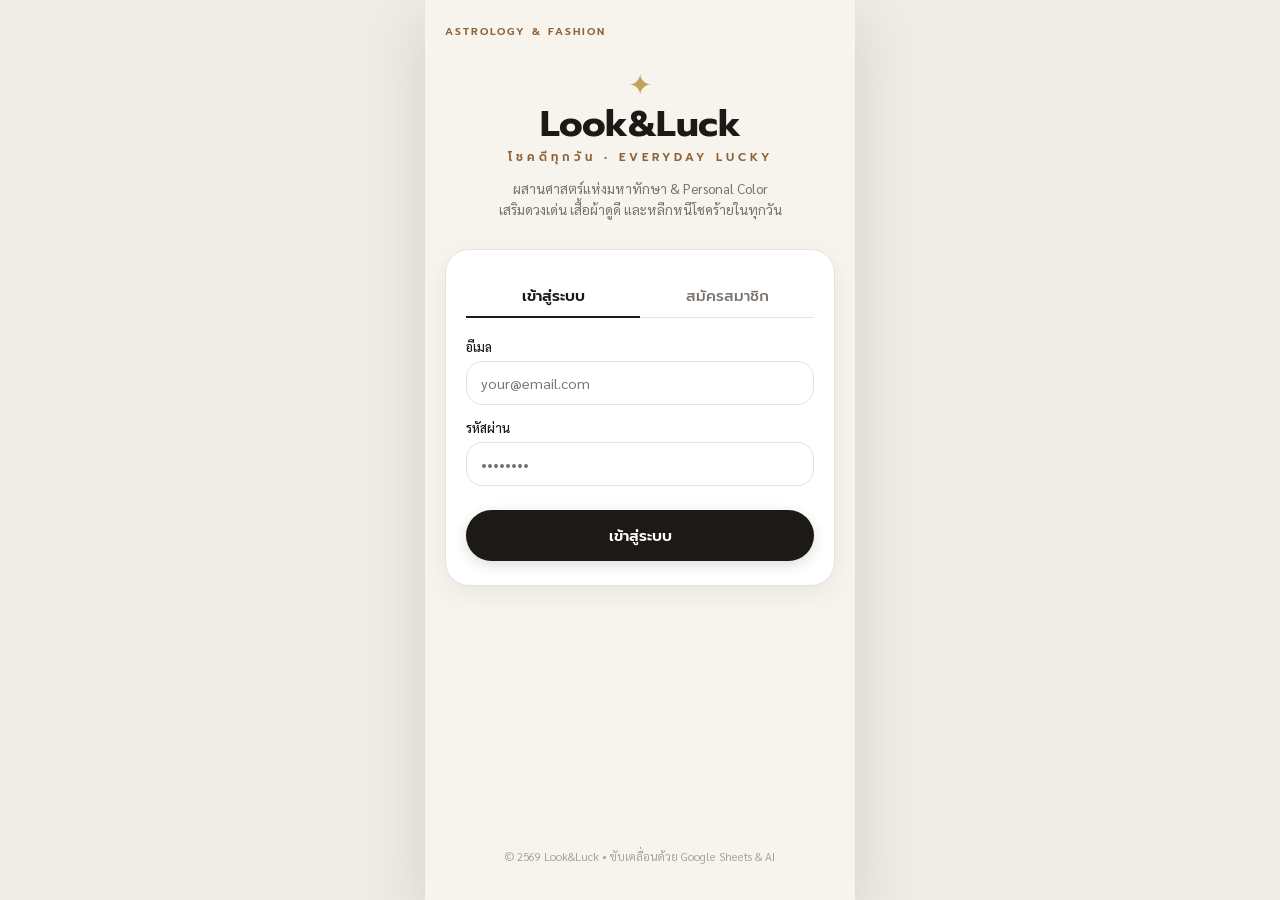
==== commit 417e1849: "style: rebrand application title to Look&Luck" ====
--- a/web/index.html
+++ b/web/index.html
@@ -3,14 +3,14 @@
 <head>
   <meta charset="UTF-8">
   <meta name="viewport" content="width=device-width, initial-scale=1.0, maximum-scale=1.0, user-scalable=no">
-  <title>โชคดีทุกวัน | Everyday Lucky - AI & Fashion Astrology</title>
+  <title>Look&amp;Luck | Everyday Lucky - AI &amp; Fashion Astrology</title>
   
   <!-- Google Fonts: Sarabun & Cormorant Garamond / Prompt -->
   <link rel="preconnect" href="https://fonts.googleapis.com">
   <link rel="preconnect" href="https://fonts.gstatic.com" crossorigin>
   <link href="https://fonts.googleapis.com/css2?family=Cormorant+Garamond:wght@600;700&family=Prompt:wght@300;400;500;600;700&family=Sarabun:wght@300;400;500;600&display=swap" rel="stylesheet">
   
-  <link rel="stylesheet" href="styles.css?v=2.0.1">
+  <link rel="stylesheet" href="styles.css?v=2.0.2">
 </head>
 <body>
   <!-- Mobile Container Wrapper -->
@@ -29,8 +29,8 @@
       <!-- Hero Branding Cover -->
       <div class="auth-hero-banner">
         <div class="auth-logo-badge">✦</div>
-        <h1 class="auth-brand-title">โชคดีทุกวัน</h1>
-        <span class="auth-brand-en">EVERYDAY LUCKY</span>
+        <h1 class="auth-brand-title">Look&amp;Luck</h1>
+        <span class="auth-brand-en">โชคดีทุกวัน • EVERYDAY LUCKY</span>
         <p class="auth-hero-tagline">
           ผสานศาสตร์แห่งมหาทักษา &amp; Personal Color<br>
           เสริมดวงเด่น เสื้อผ้าดูดี และหลีกหนีโชคร้ายในทุกวัน
@@ -133,7 +133,7 @@
 
       <!-- Minimal Footer in Auth -->
       <footer class="auth-footer">
-        <p>© 2569 โชคดีทุกวัน • ขับเคลื่อนด้วย Google Sheets &amp; AI</p>
+        <p>© 2569 Look&amp;Luck • ขับเคลื่อนด้วย Google Sheets &amp; AI</p>
       </footer>
     </div>
 
@@ -148,7 +148,7 @@
         <div class="header-top">
           <span class="brand-tag">ASTROLOGY &amp; FASHION</span>
         </div>
-        <h1 class="app-title">โชคดีทุกวัน</h1>
+        <h1 class="app-title">Look&amp;Luck</h1>
         <p class="app-subtitle" id="currentDateDisplay">วันจันทร์ที่ 3 ตุลาคม 2569</p>
         
         <!-- User Greeting Bar -->
